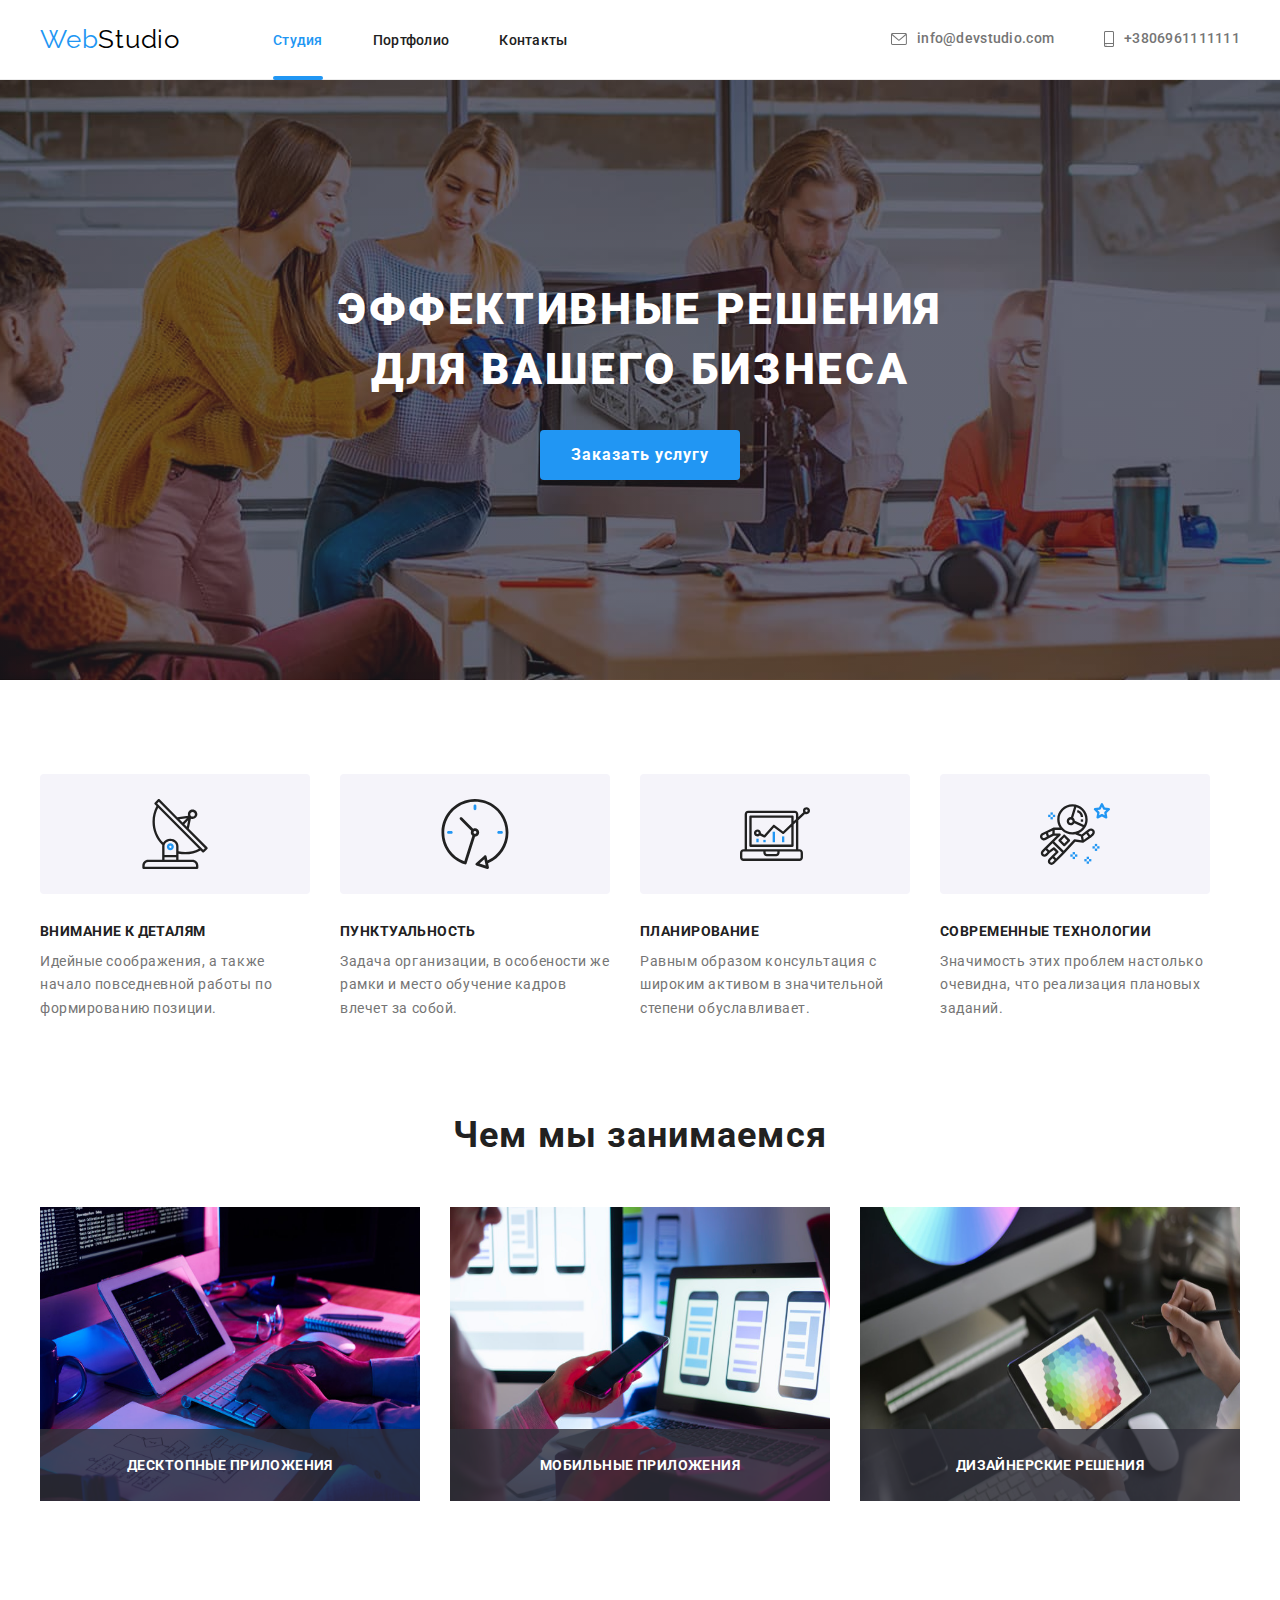
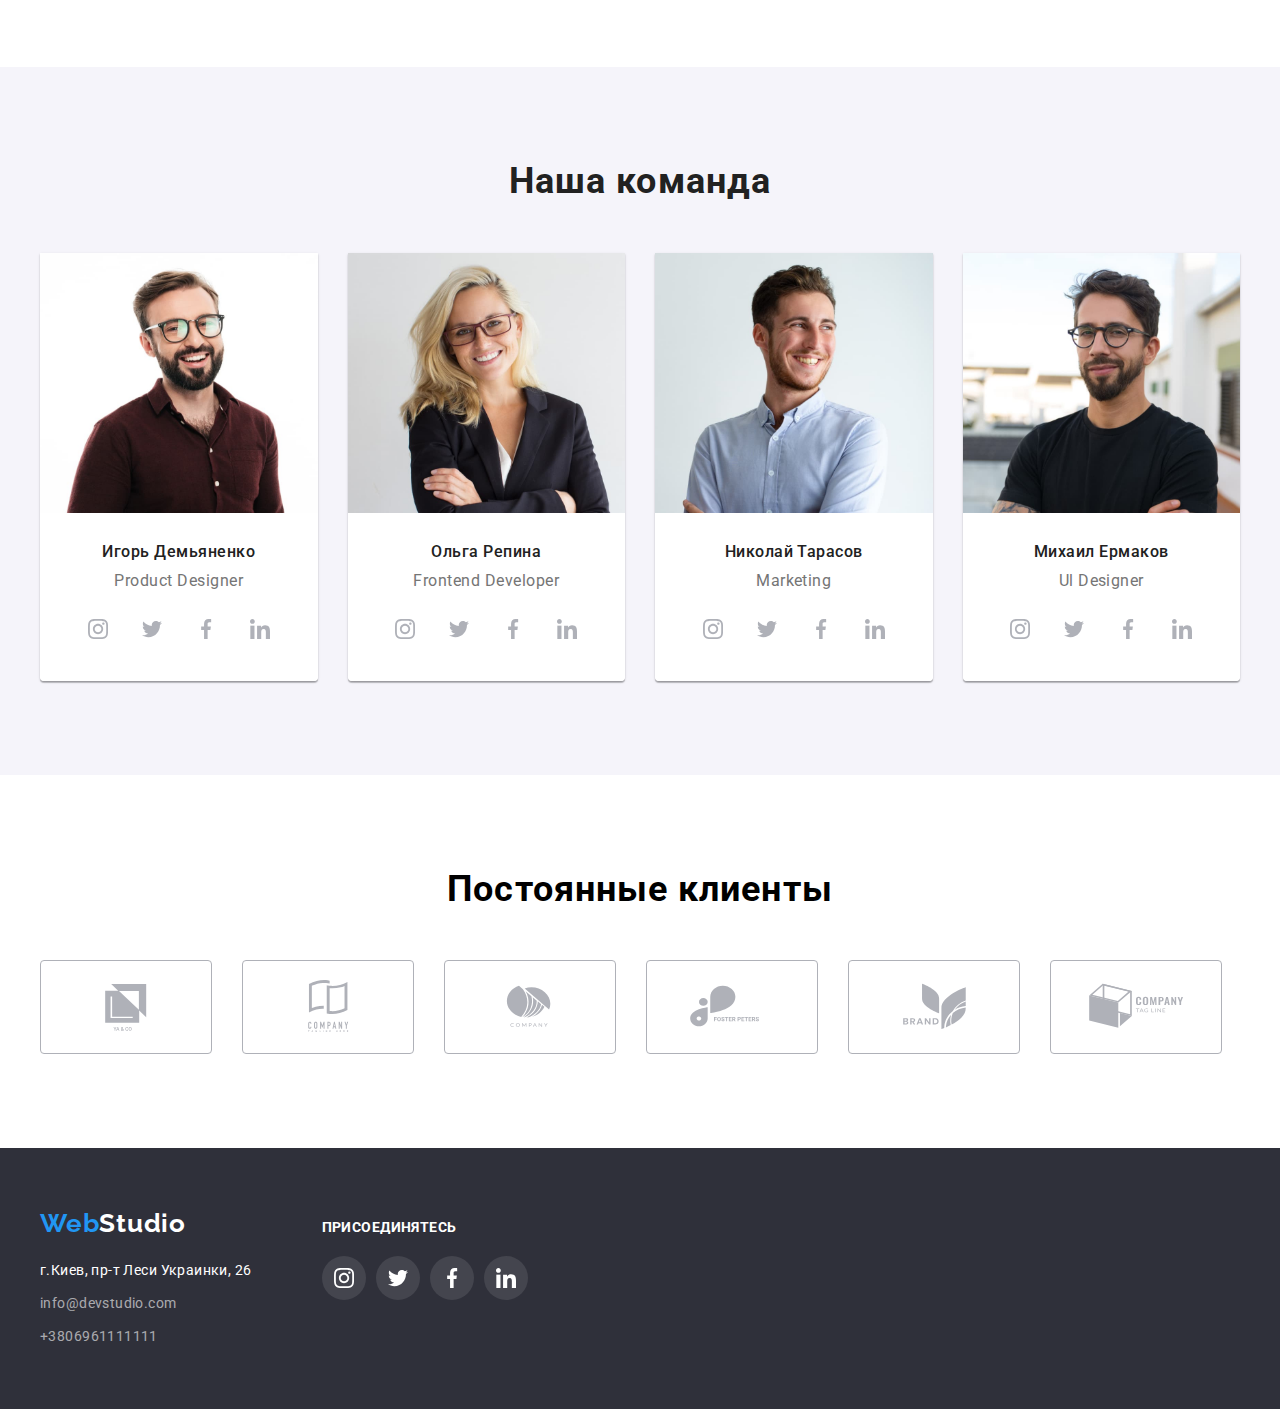
==== index.html @ c99a45d8 "new copy" ====
<!DOCTYPE html>
<html lang="ru">
<head>
    <meta charset="UTF-8">
    <meta http-equiv="X-UA-Compatible" content="IE=edge">
    <meta name="viewport" content="width=device-width, initial-scale=1.0">
    <title>Document</title>
    <link rel="stylesheet" href="https://github.com/sindresorhus/modern-normalize/blob/main/modern-normalize.css">
    <link rel="preconnect" href="https://fonts.googleapis.com">
    <link rel="preconnect" href="https://fonts.gstatic.com" crossorigin>
    <link href="https://fonts.googleapis.com/css2?family=Raleway:wght@700&family=Roboto:wght@400;500;700;900&display=swap" rel="stylesheet">
    <link rel="stylesheet" href="./css/style.css">
</head>


<body>

    <header class="header">
        <div class="conteiner navi">
            <nav class="header-navi"> 
                <a class="link header-logo" href="./index.html" lang="en">Web<span>Studio</span></a>

                <ul class="list list-navi">

                    <li class="header-item ">
                        <a class="link header-link active" href="./index.html"> Студия </a>
                    </li>

                    <li class="header-item ">
                        <a class="link header-link" href="./portfolio.html"> Портфолио </a>
                    </li>
                    
                    <li class="header-item ">
                        <a class="link header-link" href=""> Контакты </a>
                    </li>
                    
                </ul>
            </nav>


            <ul class="list list-contact">

                <li class="header-cont">
                    <a href="mailto:info@devstudio.com" class="link header-mail">
                        <svg class="header-mail-link" width="16" height="12">
                            <use href="./images/symbol-defs.svg#icon-envelope"></use>
                        </svg>
                        info@devstudio.com
                    </a>
                </li>

                <li class="header-cont">
                    <a href="tel:+380961111111" class="link header-tel">
                        <svg class="header-tel-link" width="10" height="16">
                            <use href="./images/symbol-defs.svg#icon-smartphone"></use>
                        </svg>
                    +3806961111111
                     </a>
                </li>

            </ul>
        </div>
    </header>

            <!--                             hero                                     -->

    <main>
                   

        <section class="section main-hero">
            <div class="conteiner">
                <h1 class="hero-title">эффективные решения <br> для вашего бизнеса</h1>
                <button class="hero-btn" type="button" data-modal-open>Заказать услугу</button>                

                <div class="backdrop is-hidden" data-modal>
                    <div class="modal">
                        <button class="close-btn" data-modal-close>
                            <img src="./images/Vector-close.svg" width="11" height="11" alt="close-img">                            </button>
                    </div>
                </div>
            </div>            
        </section>

            <!--                            concept                                    -->

            <section class="section section-concept">
                <div class="conteiner">
                    <ul class="list concept-wrapp">
                        
                        <li class="concept-list antena" >
                            <div class="block-svg">
                                <svg class="concept-svg" width="70" height="70">
                                    <use href="./images/symbol-defs.svg#icon-antenna-1"></use>
                                </svg>
                            </div>
                            <h3 class="concept-title">Внимание к деталям</h3>
                            <p class="concept-description">Идейные соображения, а также начало повседневной работы по формированию позиции.</p>
                        </li>

                        <li class="concept-list clock" >
                            <div class="block-svg">
                                <svg class="concept-svg" width="70" height="70">
                                    <use href="./images/symbol-defs.svg#icon-clock-1"></use>
                                </svg>
                            </div>
                            <h3 class="concept-title">Пунктуальность</h3>
                            <P class="concept-description">Задача организации, в особености же рамки и место обучение кадров влечет за собой.</P>
                        </li>

                        <li class="concept-list concept-diagram" >
                            <div class="block-svg">
                                <svg class="concept-svg" width="70" height="70">
                                    <use href="./images/symbol-defs.svg#icon-diagram-1"></use>
                                </svg>
                            </div>
                            <h3 class="concept-title">Планирование</h3>
                            <p class="concept-description">Равным образом консультация с широким активом в значительной степени обуславливает.</p>
                        </li>

                        <li class="concept-list concept-astronaut" >
                            <div class="block-svg">
                                <svg class="concept-svg" width="70" height="70">
                                    <use href="./images/symbol-defs.svg#icon-astronaut-1"></use>
                                </svg>
                            </div>
                            <h3 class="concept-title">Современные технологии</h3>
                            <p class="concept-description">Значимость этих проблем настолько очевидна, что реализация плановых заданий.</p>
                        </li>

                    </ul>
                </div>
            </section>

            <!--                            What are we doing                                    -->

            <section class="section">
                <div class="conteiner">
                    <h2 class="we-doing">Чем мы занимаемся</h2>
                    <ul class="list we-doing-list">

                        <li class="we-doing-img" >
                            <img src="./images/pic1.jpg" alt="Komp and keyboard" width="370" height="294">
                            <div class="wrapp-label" >
                                <p class="doing-label">Десктопные приложения</p>
                            </div>
                        </li>

                        <li class="we-doing-img" >
                            <img src="./images/pic2.jpg" alt="komp and telefon" width="370" height="294">
                            <div class="wrapp-label">
                                <p class="doing-label">Мобильные приложения</p>
                            </div>
                        </li>

                        <li class="we-doing-img" >
                            <img src="./images/pic3.jpg" alt="komp and iPad" width="370" height="294">
                            <div class="wrapp-label">
                                 <p class="doing-label">Дизайнерские решения</p>
                            </div>
                        </li>

                    </ul>
                </div>
            </section>

            <!--                           Team                                     -->

        <section class="section section-our-team">
                <div class="conteiner">
                    <h2 class="our-team">Наша команда</h2>
                    <ul class="list list-members"> 

                        <li class="members">
                            
                                <img src="./images/foto-img1.jpg" alt="foto-Product Designer" width="270" height="260">
                                <div class="our-team-text" >
                                    <h3 class="member-name">Игорь Демьяненко</h3>
                                    <p class="members-about" lang="en">Product Designer</p>
                                    <ul class="list person-list">


                                        <li class="person-item">
                                            <a href="" class="person-link">
                                                <svg class="peron-soc-link" width="20" height="20">
                                                    <use href="./images/symbol-defs.svg#icon-instagram-1"></use>
                                                </svg>
                                            </a>
                                        </li>


                                        <li class="person-item">
                                            <a href="" class="person-link">
                                                <svg class="peron-soc-link" width="20" height="20">
                                                    <use href="./images/symbol-defs.svg#icon-twitter-1"></use>
                                                </svg>
                                            </a>
                                        </li>


                                        <li class="person-item">
                                            <a href="" class="person-link">
                                                <svg class="peron-soc-link" width="20" height="20">
                                                    <use href="./images/symbol-defs.svg#icon-facebook-1"></use>
                                                </svg>
                                            </a>
                                        </li>


                                        <li class="person-item">
                                            <a href="" class="person-link">
                                                <svg class="peron-soc-link" width="20" height="20">
                                                    <use href="./images/symbol-defs.svg#icon-linkedin-1"></use>
                                                </svg>
                                            </a>
                                        </li>

                                    </ul>
                                </div>
                            
                        </li>

                        <li class="members">
                            
                                <img src="./images/foto-img2.jpg" alt="foto-Frontend Developer" width="270" height="260">
                                <div class="our-team-text" >
                                    <h3 class="member-name">Ольга Репина</h3>
                                    <p class="members-about" lang="en">Frontend Developer</p>
                                    <ul class="list person-list">


                                        <li class="person-item">
                                        <a href="" class="person-link">
                                            <svg class="peron-soc-link" width="20" height="20">
                                                <use href="./images/symbol-defs.svg#icon-instagram-1"></use>
                                            </svg>
                                        </a>
                                        </li>
                                        
                                        
                                        <li class="person-item">
                                            <a href="" class="person-link">
                                                <svg class="peron-soc-link" width="20" height="20">
                                                    <use href="./images/symbol-defs.svg#icon-twitter-1"></use>
                                                </svg>
                                            </a>
                                        </li>
                                        
                                        
                                        <li class="person-item">
                                            <a href="" class="person-link">
                                                <svg class="peron-soc-link" width="20" height="20">
                                                    <use href="./images/symbol-defs.svg#icon-facebook-1"></use>
                                                </svg>
                                            </a>
                                        </li>
                                        
                                        
                                        <li class="person-item">
                                            <a href="" class="person-link">
                                                <svg class="peron-soc-link" width="20" height="20">
                                                    <use href="./images/symbol-defs.svg#icon-linkedin-1"></use>
                                                </svg>
                                            </a>
                                        </li>
                                    </ul>
                                </div>
                          
                        </li>

                        <li class="members">
                      
                                <img src="./images/foto-img3.jpg" alt="foto-Marketing" width="270" height="260">
                                <div class="our-team-text" >
                                    <h3 class="member-name">Николай Тарасов</h3>
                                    <p class="members-about" lang="en">Marketing</p>
                                    <ul class="list person-list">
                                    
                                    
                                        <li class="person-item">
                                        <a href="" class="person-link">
                                            <svg class="peron-soc-link" width="20" height="20">
                                                <use href="./images/symbol-defs.svg#icon-instagram-1"></use>
                                            </svg>
                                        </a>
                                        </li>
                                        
                                        
                                        <li class="person-item">
                                            <a href="" class="person-link">
                                                <svg class="peron-soc-link" width="20" height="20">
                                                    <use href="./images/symbol-defs.svg#icon-twitter-1"></use>
                                                </svg>
                                            </a>
                                        </li>
                                        
                                        
                                        <li class="person-item">
                                            <a href="" class="person-link">
                                                <svg class="peron-soc-link" width="20" height="20">
                                                    <use href="./images/symbol-defs.svg#icon-facebook-1"></use>
                                                </svg>
                                            </a>
                                        </li>
                                        
                                        
                                        <li class="person-item">
                                            <a href="" class="person-link">
                                                <svg class="peron-soc-link" width="20" height="20">
                                                    <use href="./images/symbol-defs.svg#icon-linkedin-1"></use>
                                                </svg>
                                            </a>
                                        </li>
                                    </ul>
                                </div>
                          
                        </li>

                        <li class="members">
                           
                                <img src="./images/foto-img4.jpg" alt="foto-Ul Designer" width="270" height="260">
                                <div class="our-team-text" >
                                    <h3 class="member-name">Михаил Ермаков</h3>
                                    <p class="members-about" lang="en">Ul Designer</p>
                                    <ul class="list person-list">


                                        <li class="person-item">
                                        <a href="" class="person-link">
                                            <svg class="peron-soc-link" width="20" height="20">
                                                <use href="./images/symbol-defs.svg#icon-instagram-1"></use>
                                            </svg>
                                        </a>
                                        </li>
                                        
                                        
                                        <li class="person-item">
                                            <a href="" class="person-link">
                                                <svg class="peron-soc-link" width="20" height="20">
                                                    <use href="./images/symbol-defs.svg#icon-twitter-1"></use>
                                                </svg>
                                            </a>
                                        </li>
                                        
                                        
                                        <li class="person-item">
                                            <a href="" class="person-link">
                                                <svg class="peron-soc-link" width="20" height="20">
                                                    <use href="./images/symbol-defs.svg#icon-facebook-1"></use>
                                                </svg>
                                            </a>
                                        </li>
                                        
                                        
                                        <li class="person-item">
                                            <a href="" class="person-link">
                                                <svg class="peron-soc-link" width="20" height="20">
                                                    <use href="./images/symbol-defs.svg#icon-linkedin-1"></use>
                                                </svg>
                                            </a>
                                        </li>
                                    </ul>
                                </div>
                          
                        </li>

                    </ul>
                </div>
        </section>

            <!--                           Regular  costomers                       -->

        <section class="section section-customers">
            <div class="conteiner">
                <h2 class="custom-title">Постоянные клиенты</h2>
                <ul class="list custom-list">

                    <li class="custom-item">
                        <a href="" class="custom-link">
                            <svg class="company-link client-1" width="170" height="92">
                                <use href="./images/symbol-defs.svg#icon-Client-1"></use>
                            </svg>
                        </a>
                    </li>

                    <li class="custom-item">
                        <a href="" class="custom-link">
                            <svg class="company-link client-2" width="170" height="92">
                                <use href="./images/symbol-defs.svg#icon-Client-2"></use>
                            </svg>
                        </a>
                    </li>

                    <li class="custom-item">
                        <a href="" class="custom-link">
                            <svg class="company-link client-3" width="170" height="92">
                                <use href="./images/symbol-defs.svg#icon-Client-3"></use>
                            </svg>
                        </a>
                    </li>

                    <li class="custom-item">
                        <a href="" class="custom-link">
                            <svg class="company-link client-4" width="170" height="92">
                                <use href="./images/symbol-defs.svg#icon-Client-4"></use>
                            </svg>
                        </a>
                    </li>

                    <li class="custom-item">
                        <a href="" class="custom-link">
                            <svg class="company-link client-5" width="170" height="92">
                                <use href="./images/symbol-defs.svg#icon-Client-5"></use>
                            </svg>
                        </a>
                    </li>

                    <li class="custom-item">
                        <a href="" class="custom-link">
                            <svg class="company-link client-6" width="170" height="92">
                                <use href="./images/symbol-defs.svg#icon-Client-6"></use>
                            </svg>
                        </a>
                    </li>

                </ul>
            </div>

        </section>

    </main>

        <!--                               footer                                   -->

    <footer class="footer">
        <div class="conteiner footer-block">
    
            <div class="foot-navi">
                <a href="" lang="en" class="link footer-logo">Web<span>Studio</span></a>
                <address class="footer-addres">г.Киев, пр-т Леси Украинки, 26</address>
                <ul class="list footer-list">
                    <li class="footer-contact"><a href="mailto:info@devstudio.com"
                            class="link footer-link">info@devstudio.com</a></li>
                    <li class="footer-contact"><a href="tel:+380961111111" class="link footer-link">+3806961111111</a></li>
                </ul>
            </div>
    
    
            <div class="social-link-block">
                <h3 class="social-title">Присоединятесь</h3>
                <ul class="list social-list">
    
                    <li class="social-item">
                        <a href="" class="social-link insta">
                            <svg class="soc-icon">
                                <use href="./images/symbol-defs.svg#icon-instagram-1"></use>
                            </svg>
                        </a>
                    </li>
    
                    <li class="social-item">
                        <a href="" class="social-link twit">
                            <svg class="soc-icon">
                                <use href="./images/symbol-defs.svg#icon-twitter-1"></use>
                            </svg>
                        </a>
                    </li>
    
                    <li class="social-item">
                        <a href="" class="social-link facebook">
                            <svg class="soc-icon">
                                <use href="./images/symbol-defs.svg#icon-facebook-1"></use>
                            </svg>
                        </a>
                    </li>
    
                    <li class="social-item">
                        <a href="" class="social-link  linkedin">
                            <svg class="soc-icon">
                                <use href="./images/symbol-defs.svg#icon-linkedin-1"></use>
                            </svg>
                        </a>
                    </li>
    
                </ul>
            </div>
    
        </div>
    </footer>





    <script src="./js/modal.js"></script>
</body>
</html>
---- css/style.css ----
:root {
  --main-title-color: #212121;
  --main-text-color: #757575;
  --accent-color: #2196f3;
  --general-color: #ffffff;
  --fonts-color: #2f303a;
  --color-for-svg: #afb1b8;
}
body {
  font-family: "Roboto", "Releway", Arial, Helvetica, sans-serif;
  background: #ffffff;
  margin: 0;
}
.list {
  list-style: none;
}
.link {
  text-decoration: none;
}

h1,
h2,
h3,
h4,
h5,
h6,
p,
ul,
li {
  margin: 0;
  padding: 0;
}
img {
  display: block;
  width: 100%;
}
.section {
  padding-top: 94px;
  padding-bottom: 94px;
}
.conteiner {
  width: 1200px;
  margin-left: auto;
  margin-right: auto;
  padding: 0 15px;
}

/*                     header                 */

.header {
  border-bottom: 1px solid #ececec;
  padding: 24px 0;
}
.navi {
  display: flex;
  align-items: center;
}
.header-navi {
  display: flex;
  align-items: center;
}
.list-navi {
  display: flex;
  align-items: center;
}
.header-logo {
  color: var(--accent-color);
  font-family: Raleway;
  font-style: normal;
  font-size: 26px;
  line-height: 1.19;
  vertical-align: top;
  letter-spacing: 0.03em;
  margin-right: 93px;
}
.header-logo > span {
  color: black;
}
.header-item:not(:last-child) {
  margin-right: 50px;
}

.header-link {
  color: var(--main-title-color);
  font-weight: 500;
  font-size: 14px;
  line-height: 1.14;
  letter-spacing: 0.02em;
  transition-duration: 250ms;
  transition-timing-function: cubic-bezier(0.4, 0, 0.2, 1);
  transition-property: color;
  position: relative;
}

.active::after {
  content: "";
  display: inline-block;
  position: absolute;
  left: 0;
  bottom: -32px;
  width: 100%;
  height: 4px;
  background-color: var(--accent-color);
  border-radius: 2px;
}

.header-link.active {
  color: var(--accent-color);
}
.header-link:hover {
  color: var(--accent-color);
}
.list-contact {
  display: flex;
  align-items: center;
  margin-left: auto;
}
.header-mail,
.header-tel {
  color: var(--main-text-color);
  font-weight: 500;
  font-size: 14px;
  line-height: 1.14;
  letter-spacing: 0.02em;
  display: flex;
  align-items: center;
  justify-content: center;
  transition-duration: 250ms;
  transition-timing-function: cubic-bezier(0.4, 0, 0.2, 1);
  transition-property: color;
}
.header-cont:not(:last-child) {
  margin-right: 50px;
}
.header-mail-link {
  margin-right: 10px;
  fill: currentColor;
}

.header-tel-link {
  margin-right: 10px;
  fill: currentColor;
}

.header-mail:hover,
.header-tel:hover {
  color: var(--accent-color);
}
.header-mail:focus,
.header-tel:focus,
.header-link:focus {
  color: var(--accent-color);
}

/*                   Banner                         */

.main-hero {
  background-image: linear-gradient(#2f303a66 10%, #2f303a66 80%),
    url(../images/bg-global.jpg);
  background-repeat: no-repeat;
  text-align: center;
  align-items: center;
  padding-top: 200px;
  padding-bottom: 200px;
  background-position: center;
  max-height: 600px;
}
.hero-title {
  color: var(--general-color);
  font-style: normal;
  font-weight: 900;
  font-size: 44px;
  line-height: 1.36;
  letter-spacing: 0.06em;
  text-transform: uppercase;
  text-align: center;
  margin-bottom: 30px;
}

.hero-btn {
  color: var(--general-color);
  background: var(--accent-color);
  cursor: pointer;
  font-style: normal;
  font-weight: 700;
  font-size: 16px;
  line-height: 1.87;
  align-items: center;
  text-align: center;
  letter-spacing: 0.06em;
  font-family: inherit;
  width: 200px;
  height: 50px;
  border-radius: 4px;
  border: none;
}
.backdrop.is-hidden {
  visibility: hidden;
  opacity: 0;
  pointer-events: none;

}
.backdrop {
  position: fixed;
  top: 0;
  left: 0;
  width: 100%;
  height: 100%;
  background-color: rgba(0, 0, 0, 0.2);
  z-index: 9;
  opacity: 1;
  visibility: visible;
  transition-duration: 250ms;
}
.modal {
  position: absolute;
  width: 528px;
  height: 581px;
  left: 50%;
  top: 50%;
  transform: translate(-50%, -50%);
  background-color: #fff;
  box-shadow: 0px 1px 3px rgba(0, 0, 0, 0.12), 0px 1px 1px rgba(0, 0, 0, 0.14),
    0px 2px 1px rgba(0, 0, 0, 0.2);
  border-radius: 4px;
}
.close-btn {
  width: 30px;
  height: 30px;
  background-color: #fff;
  border-radius: 50%;
  border: 1px solid rgba(0, 0, 0, 0.1);
  position: absolute;
  top: 8px;
  right: 8px;
  cursor: pointer;
}

/*                        concept                                      */

.concept-title {
  color: #212121;
  font-style: normal;
  font-weight: bold;
  font-size: 14px;
  line-height: 1.14;
  letter-spacing: 0.03em;
  text-transform: uppercase;
  margin-bottom: 10px;
}
.concept-description {
  color: var(--main-text-color);
  font-size: 14px;
  line-height: 1.71;
  letter-spacing: 0.04em;
}
.block-svg {
  display: block;
  height: 120px;
  width: 270px;
  background: #f5f4fa;
  border-radius: 4px;
  margin-bottom: 30px;
}
.concept-svg {
  background-color: #f5f4fa;
  margin: 25px 100px;
}
.concept-wrapp {
  display: flex;
}
.concept-list {
  width: 270px;
}
.concept-list:not(:last-child) {
  margin-right: 30px;
}
.section-concept {
  padding-bottom: 0;
}

/*                       What are we doing                              */

.we-doing {
  color: var(--main-title-color);
  font-style: normal;
  font-weight: 700;
  font-size: 36px;
  line-height: 1.16;
  text-align: center;
  letter-spacing: 0.03em;
  margin-bottom: 50px;
}
.we-doing-list {
  display: flex;
  margin-right: -30px;
}
.we-doing-img {
  flex-basis: calc(100% / 3 - 30px);
}
.we-doing-img:not(:last-child) {
  margin-right: 30px;
}
.wrapp-label {
  /* height: 70px; */
  position: relative;
  background: rgba(47, 48, 58, 0.8);
  padding: 28px 0;
  top: -72px;
}
.doing-label {
  color: var(--general-color);
  text-align: center;
  font-style: normal;
  font-weight: bold;
  font-size: 14px;
  line-height: 16px;
  text-align: center;
  letter-spacing: 0.03em;
  text-transform: uppercase;
}

/*                             Team                                     */
.section-our-team {
  background: #f5f4fa;
}
.our-team {
  color: var(--main-title-color);
  font-style: normal;
  font-weight: 700;
  font-size: 36px;
  line-height: 1.16;
  text-align: center;
  letter-spacing: 0.03em;
  margin-bottom: 50px;
}
.member-name {
  color: var(--main-title-color);
  font-style: normal;
  font-weight: 500;
  font-size: 16px;
  line-height: 1.18;
  text-align: center;
  letter-spacing: 0.03em;
  margin-bottom: 10px;
}
.members-about {
  color: var(--main-text-color);
  line-height: 1.18;
  font-style: normal;
  font-weight: normal;
  font-size: 16px;
  text-align: center;
  letter-spacing: 0.03em;
  margin-bottom: 16px;
}
.list-members {
  display: flex;
  margin-right: -30px;
}
.members {
  flex-basis: calc(100% / 4 - 30px);
  box-shadow: 0px 1px 3px rgba(0, 0, 0, 0.12), 0px 1px 1px rgba(0, 0, 0, 0.14),
    0px 2px 1px rgba(0, 0, 0, 0.2);
  border-radius: 0px 0px 4px 4px;
}
.members:not(:last-child) {
  margin-right: 30px;
}
.our-team-text {
  padding-bottom: 30px;
  padding-top: 30px;
  background: #ffffff;
  text-align: center;
  border-radius: 0px 0px 4px 4px;
}
.person-list {
  display: flex;
  justify-content: center;
}
.person-item:not(:last-child) {
  margin-right: 10px;
}

.person-link {
  display: block;
  width: 44px;
  height: 44px;
  border-radius: 50%;
  color: var(--color-for-svg);
  transition-duration: 250ms;
  transition-property: background-color, color;
  transition-timing-function: cubic-bezier(0.4, 0, 0.2, 1);
}
.person-link:focus,
.person-link:hover {
  background-color: var(--accent-color);
  color: var(--general-color);
}
.peron-soc-link {
  margin: 12px;
  fill: currentColor;
}

/*                             regular cosomers                        */
.custom-title {
  text-align: center;
  margin-bottom: 50px;
  font-family: Roboto;
  font-style: normal;
  font-weight: bold;
  font-size: 36px;
  line-height: 1.16;
  letter-spacing: 0.03em;
}

.custom-list {
  display: flex;
}

.custom-link {
  display: flex;
  border: 1px solid #afb1b8;
  border-radius: 4px;
  transition-duration: 250ms;
  transition-timing-function: cubic-bezier(0.4, 0, 0.2, 1);
  color: var(--color-for-svg);
  transition-property: border, color;
}
.custom-link:focus,
.custom-link:hover {
  border: 1px solid #2196f3;
  color: var(--accent-color);
  fill: currentColor;
}
.company-link {
  fill: currentColor;
}

.custom-item:not(:last-child) {
  margin-right: 30px;
}

/*                              footer                                  */

.footer {
  background: var(--fonts-color);
  padding-top: 60px;
  padding-bottom: 60px;
  max-height: 252px;
}
.footer-logo {
  color: var(--accent-color);
  font-family: Raleway;
  font-style: normal;
  font-weight: 700;
  font-size: 26px;
  line-height: 1.19;
  letter-spacing: 0.03em;
  margin-bottom: 20px;
  display: block;
}
.footer-logo > span {
  color: var(--general-color);
}

.footer-addres {
  color: var(--general-color);
  font-style: normal;
  font-size: 14px;
  line-height: 1.71;
  letter-spacing: 0.03em;
  margin-bottom: 9px;
}

.footer-link,
.footer-link {
  font-style: normal;
  font-weight: normal;
  font-size: 14px;
  line-height: 1.71;
  letter-spacing: 0.03em;
  color: rgba(255, 255, 255, 0.6);
  transition-property: color;
  transition-duration: 250ms;
  transition-timing-function: cubic-bezier(0.4, 0, 0.2, 1);
}
.footer-link:hover,
.footer-link:focus {
  color: var(--accent-color);
}

.footer-contact:not(:last-child) {
  margin-bottom: 9px;
}
.footer-block {
  display: flex;
  align-items: baseline;
}
.foot-navi {
  margin-right: 70px;
}
.social-title {
  font-family: Roboto;
  font-style: normal;
  font-weight: bold;
  font-size: 14px;
  line-height: 1.14;
  letter-spacing: 0.03em;
  text-transform: uppercase;
  color: var(--general-color);
  margin-bottom: 20px;
}
.social-list {
  display: flex;
}
.social-link {
  display: block;
  width: 44px;
  height: 44px;
  background: #ffffff1a;
  border-radius: 50%;
  transition-duration: 250ms;
  transition-timing-function: cubic-bezier(0.4, 0, 0.2, 1);
  transition-property: background-color;
  background-repeat: no-repeat;
  background-position: center;
}
.soc-icon {
  width: 20px;
  height: 20px;
  margin: 12px;
  fill: var(--general-color);
}

.social-link:focus,
.social-link:hover {
  background-color: var(--accent-color);
}
.social-item:not(:last-child) {
  margin-right: 10px;
}

/*                                  portfolio                      */

.portfolio-btn {
  background: #f5f4fa;
  border-radius: 4px;
  border: none;
  font-style: normal;
  font-weight: 500;
  font-size: 16px;
  line-height: 1.62;
  text-align: center;
  letter-spacing: 0.03em;
  cursor: pointer;
  font-family: inherit;
  padding: 6px 24px;
  transition-duration: 250ms;
  transition-timing-function: cubic-bezier(0.4, 0, 0.2, 1);
  transition-property: background-color, color, box-sadow;
}
.portfolio-btn:focus,
.portfolio-btn:hover {
  color: var(--general-color);
  background-color: var(--accent-color);
  box-shadow: 0px 3px 1px rgba(0, 0, 0, 0.1), 0px 1px 2px rgba(0, 0, 0, 0.08),
    0px 2px 2px rgba(0, 0, 0, 0.12);
}

.list-btn {
  display: flex;
  margin-bottom: 50px;
  justify-content: center;
}
.filter-list:not(:last-child) {
  margin-right: 8px;
}

/*                                  portfolio list                  */

.portfolio-title {
  color: var(--main-title-color);
  font-style: normal;
  font-weight: bold;
  font-size: 18px;
  line-height: 2;
  letter-spacing: 0.06em;
}

.about-title {
  color: var(--main-text-color);
  font-size: 16px;
  line-height: 1.87;
  letter-spacing: 0.03em;
  margin-top: 4px;
}
.filters {
  position: absolute;
  clip: rect(0 0 0 0);
  width: 1px;
  height: 1px;
  margin: -1px;
  border: 0;
  padding: 0;
}

.card-set {
  display: flex;
  flex-wrap: wrap;
  margin-left: -30px;
  margin-top: -30px;
}
.portfolio-list {
  flex-basis: calc(100% / 3 - 30px);
  margin-left: 30px;
  margin-top: 30px;
}
 
.card-text {
  padding: 20px 24px;
  border: 1px solid #eeeeee;
  border-top: none;
}
.card {
  text-decoration: none;
  display: block;
  transition-duration: 250ms;
  transition-timing-function: cubic-bezier(0.4, 0, 0.2, 1);
  transition-property: box-sadow;
}
.card:hover,
.card:focus{
  box-shadow: 0px 1px 1px rgba(0, 0, 0, 0.12), 0px 4px 4px rgba(0, 0, 0, 0.06),
  1px 4px 6px rgba(0, 0, 0, 0.16);
}

.card-animation {
  position: relative;
  overflow: hidden;
}
.card:focus .overlay{
  transform: translatey(0);
}
.box:hover .overlay{
  transform: translatey(0);
}
.overlay {    
  position: absolute;
  top: 0;
  left: 0;
  height: 101%;
  background: #2196f3e5;
  transform: translatey(100%);
  transition: transform 250ms ease;
  transition-timing-function: cubic-bezier(0.4, 0, 0.2, 1);
}

.text-animation {
  padding: 63px 24px;
  font-style: normal;
  font-weight: normal;
  font-size: 18px;
  line-height: 1.55;
  letter-spacing: 0.03em;
  color: #ffffff;
}
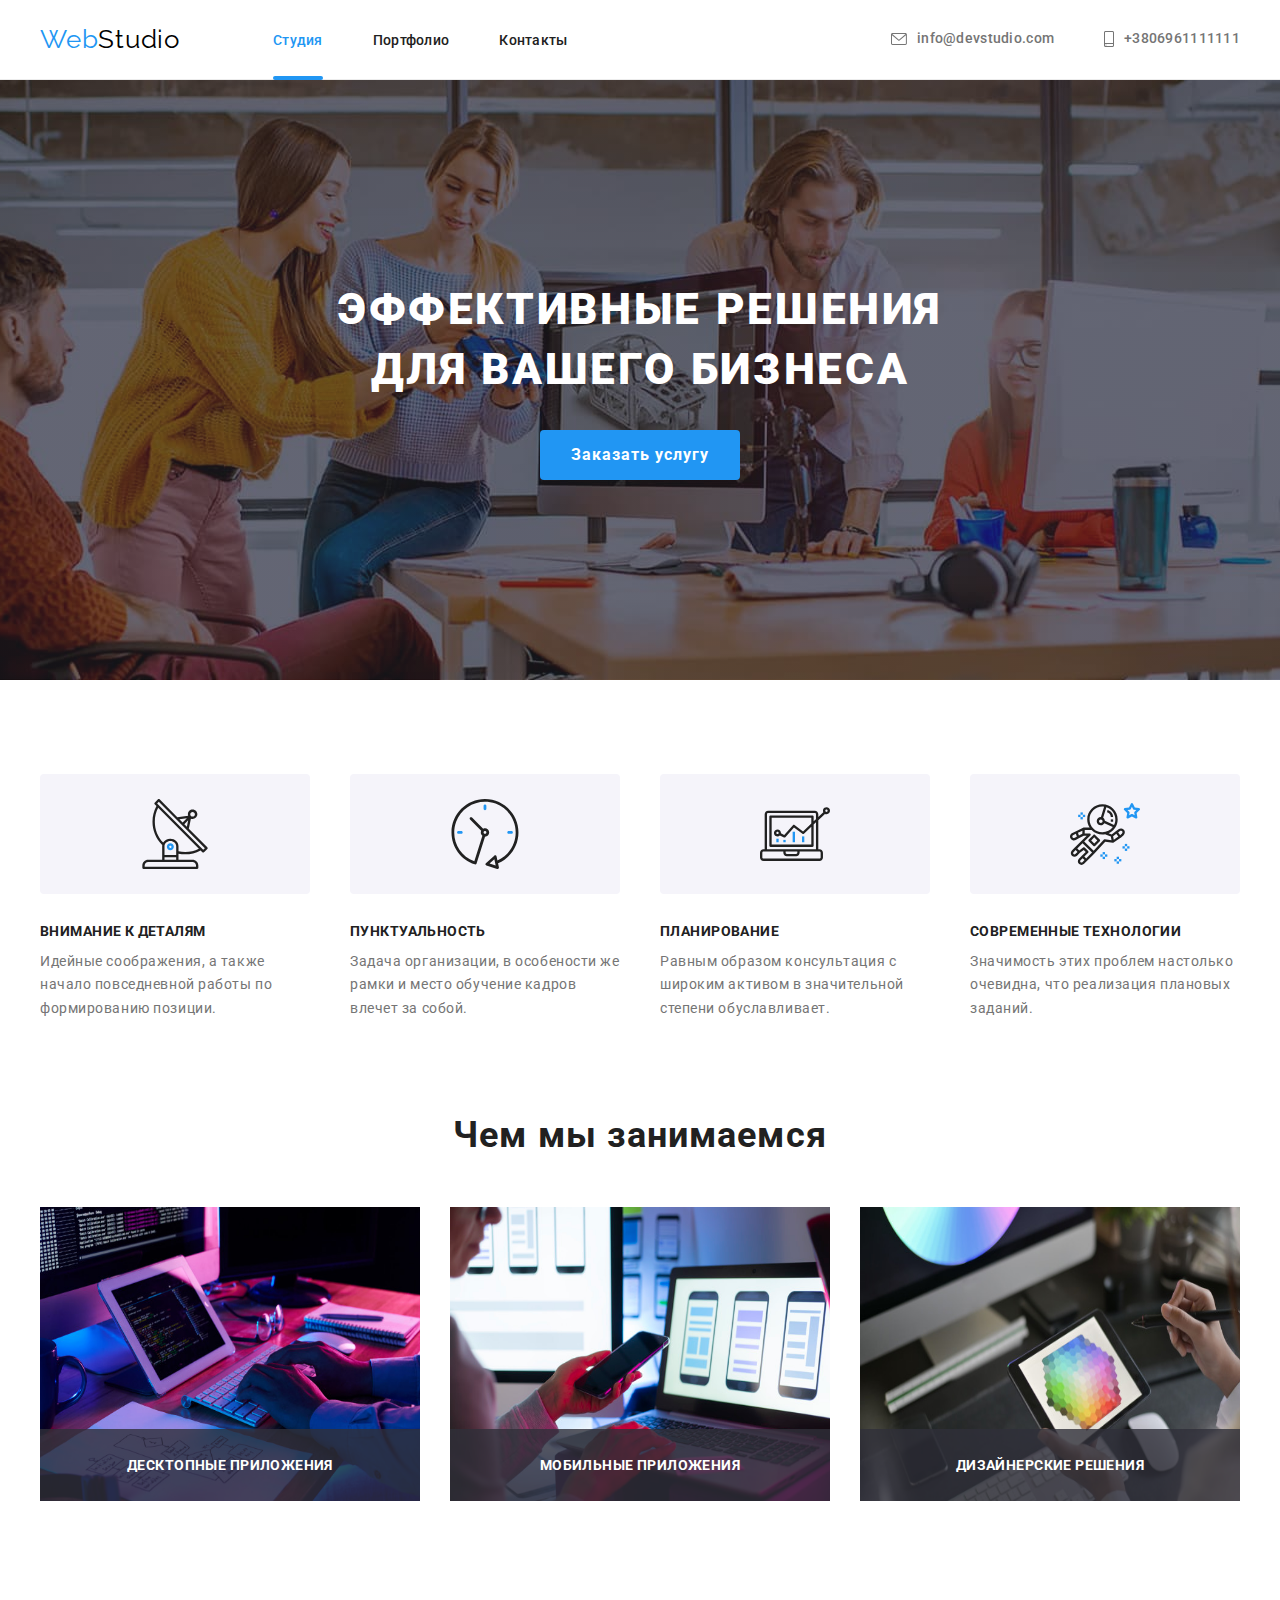
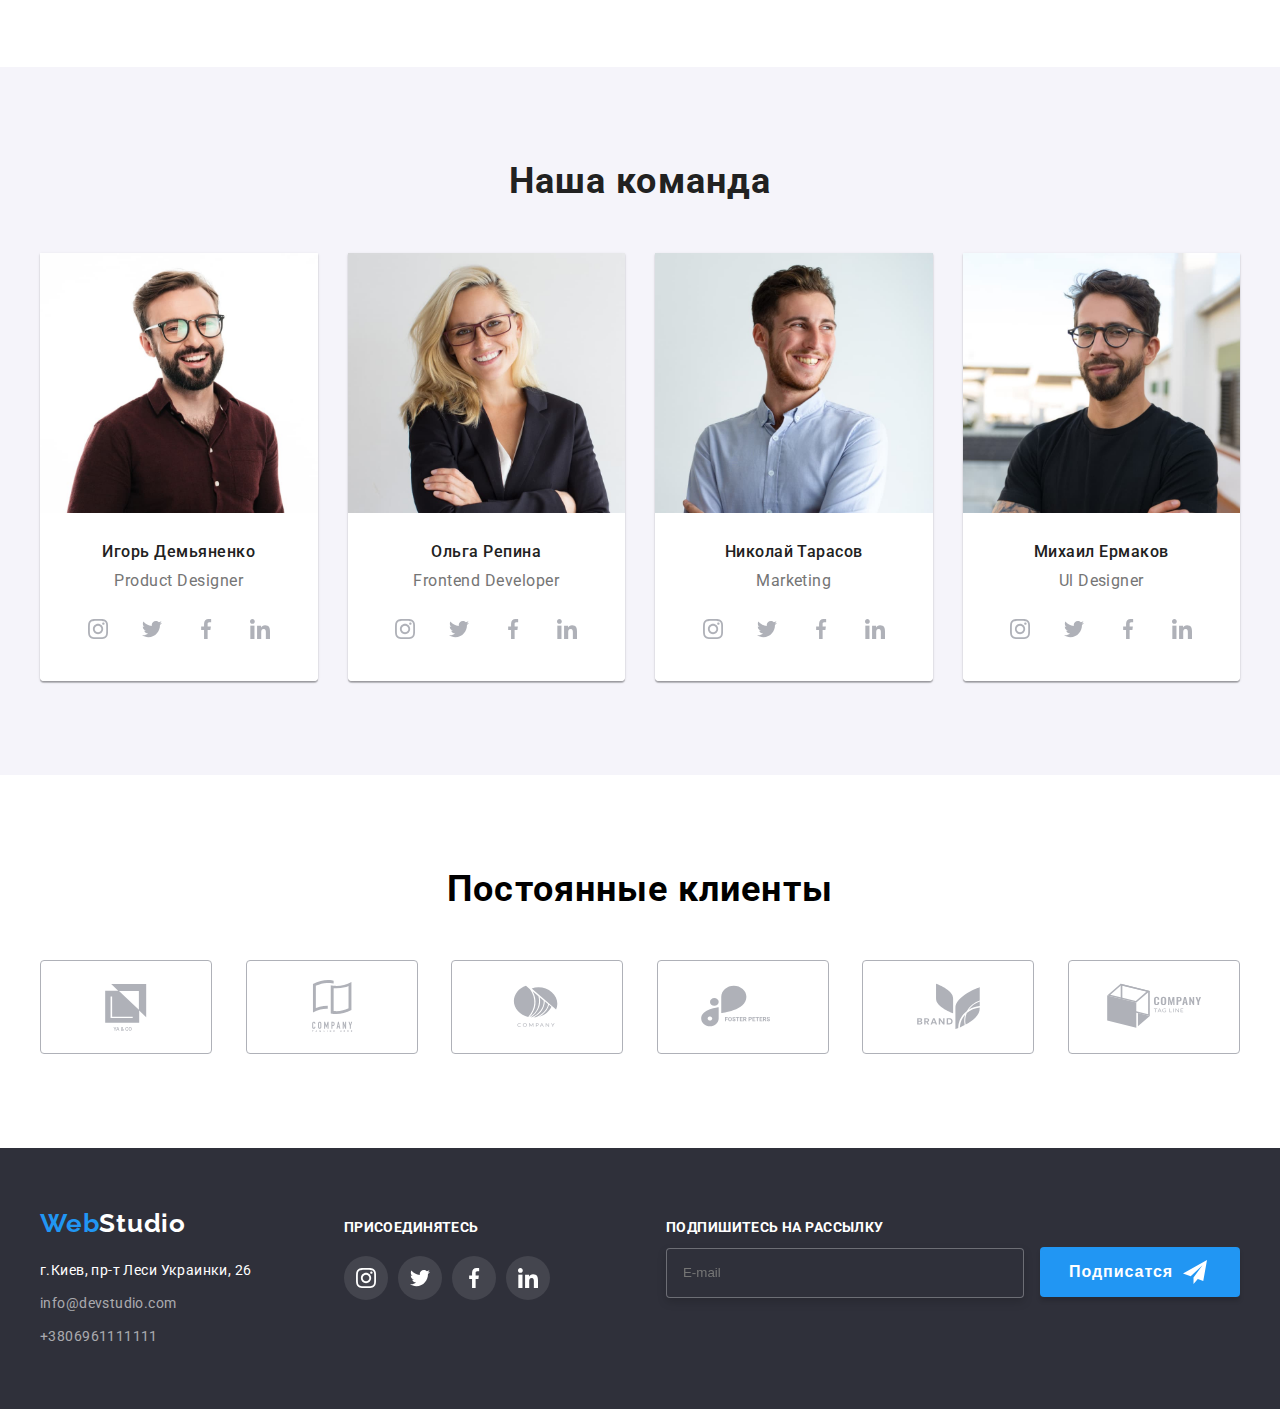
==== commit 88ee0093: "На проверку ДЗ-6" ====
--- a/index.html
+++ b/index.html
@@ -75,7 +75,71 @@
                 <div class="backdrop is-hidden" data-modal>
                     <div class="modal">
                         <button class="close-btn" data-modal-close>
-                            <img src="./images/Vector-close.svg" width="11" height="11" alt="close-img">                            </button>
+                            <span class="close-span">
+                                <svg class="close-svg" width="11" height="11"> 
+                                    <use href="./images/symbol-defs.svg#icon-Vector-close"></use>
+                                </svg> 
+                            </span>  
+                        </button>
+                        <div class="modal-content">
+                            <h2 class="title-modal">Оставьте свои данные, мы вам перезвоним</h2>
+                            <form class="form-block">
+
+                                <div class="form-field">
+                                    <label for="name" class="form-label">Имя</label>
+                                    <span class="span-input">
+                                    <input type="text" id="name" class="form-input">                                    
+                                        <svg width="12" height="12" class="name-svg">
+                                            <use href="./images/symbol-defs.svg#icon-icon-people"></use>
+                                        </svg>
+                                    </span>
+                                </div>
+
+                                <div class="form-field">
+                                    <label for="tel" class="form-label">Телефон</label>
+                                    <span class="span-input">
+                                    <input type="tel" id="tel" class="form-input">                                  
+                                        <svg width="12" height="12" class="tel-svg">
+                                            <use href="./images/symbol-defs.svg#icon-phone"></use>
+                                        </svg>
+                                    </span>
+                                </div>
+
+                                <div class="form-field">
+                                    <label for="mail" class="form-label">Почта</label>
+                                    <span class="span-input">
+                                    <input type="email" id="mail" class="form-input">
+                                        <svg width="12" height="12" class="mail-svg">
+                                            <use href="./images/symbol-defs.svg#icon-koperta"></use>
+                                        </svg>
+                                    </span>
+                                </div>
+
+                                <div class="coment">
+                                    <label for="text-coment" class="label-coment" >Комментарий</label>
+                                    <textarea class="text-coment" name="" id="text-coment" placeholder="Введите текст"></textarea>
+                                </div>
+
+
+                                <div class="block-dill-svg">
+                                    <label for="input-dill" class="label-dill">
+                                        <input type="checkbox" id="input-dill" class="modal-chek"/> 
+                                        <span class="chek-item">
+                                            <svg class="svg-dill" width="16" height="15">
+                                                <use href="./images/symbol-defs.svg#icon-ptica" ></use>
+                                            </svg>
+                                        </span>
+                                                                              
+                                        Соглашаюсь с рассылкой и принимаю &nbsp;
+                                        <a href="" class="link-dill">Условия договора</a>
+                                    </label>
+                                </div> 
+
+                                <button type="button" class="dispatch-btn">Отправить</button>
+
+
+                            </form>
+                        </div>
                     </div>
                 </div>
             </div>            
@@ -483,8 +547,24 @@
     
                 </ul>
             </div>
-    
-        </div>
+
+
+
+            <div class="subscript">
+                <h3 class="title-subscript" >Подпишитесь на рассылку</h3>
+                <input type="email" class="inside-mail" placeholder="E-mail" >
+
+
+                <button type="button" class="subscript-btn">
+                    <span class="link-btn" >Подписатся
+                        <svg class="icon-telegram">
+                            <use href="./images/symbol-defs.svg#icon-paper-lot"> </use>
+                        </svg>
+                    </span>
+                </button>
+
+
+            </div>
     </footer>
 
 
--- a/css/style.css
+++ b/css/style.css
@@ -42,7 +42,7 @@
   width: 1200px;
   margin-left: auto;
   margin-right: auto;
-  padding: 0 15px;
+  /* padding: 0 15px; */
 }
 
 /*                     header                 */
@@ -152,7 +152,7 @@
   color: var(--accent-color);
 }
 
-/*                   Banner                         */
+/* _____________________________________________________ Banner_____________________________*/
 
 .main-hero {
   background-image: linear-gradient(#2f303a66 10%, #2f303a66 80%),
@@ -198,7 +198,6 @@
   visibility: hidden;
   opacity: 0;
   pointer-events: none;
-
 }
 .backdrop {
   position: fixed;
@@ -234,10 +233,209 @@
   top: 8px;
   right: 8px;
   cursor: pointer;
-}
-
-/*                        concept                                      */
-
+  
+}
+.close-span{
+  display: flex;
+  align-items: center;
+  justify-content: center;
+}
+.close-btn:focus,
+.close-btn:hover{
+  fill: var(--accent-color);
+}
+/* _____________________________________________for-modal___________________________________ */
+
+
+.modal-content{
+    padding-top: 40px;
+  }
+  .title-modal{
+    font-family: Roboto;
+    font-style: normal;
+    font-weight: bold;
+    font-size: 20px;
+    line-height: 23px;
+    text-align: center;
+    letter-spacing: 0.03em;
+    color: #212121;
+    padding-bottom: 12px;
+  }
+  .form-block{
+    display: flex;
+    flex-direction: column;
+    align-items: flex-start;
+    margin-left: 40px;
+    margin-right: 40px;
+  }
+  .form-label{
+    display: flex;
+    margin-bottom: 4px;
+    font-family: Roboto;
+  font-style: normal;
+  font-weight: normal;
+  font-size: 12px;
+  line-height: 14px;
+  letter-spacing: 0.01em;
+  color: #757575;
+}
+  .form-input{
+    display: flex;
+    width: 448px;
+    height: 40px;
+    border: 1px solid rgba(33, 33, 33, 0.2);
+    box-sizing: border-box;
+    border-radius: 4px;
+    outline: none;
+    position: relative;
+    padding-left: 42px;
+  }
+  .form-input:focus{
+    border: 1px solid #2196F3;
+  }
+  .form-input:focus ~ .name-svg,
+  .form-input:focus ~ .mail-svg,
+  .form-input:focus ~ .tel-svg  {
+    border: none;
+    fill: var(--accent-color);
+  }
+
+
+  .form-field{
+    margin-bottom: 10px;
+}
+.span-input{
+  display: flex;
+  position: relative;
+}
+.mail-svg,
+.tel-svg,
+.name-svg{
+    position: absolute;
+    top: 50%;
+    left: 14px;
+    transform: translateY(-50%);
+  }
+  .coment{
+    display: flex;
+    flex-direction: column;
+    align-items: flex-start;
+    width: 100%;
+    margin-bottom: 20px;
+  }
+.label-coment{
+  margin-bottom: 4px;
+  font-family: Roboto;
+  font-style: normal;
+  font-weight: normal;
+  font-size: 12px;
+  line-height: 14px;
+  letter-spacing: 0.01em;
+  color: #757575;
+}
+ .text-coment{
+  width: 100%;
+  height: 120px;
+  border: 1px solid rgba(33, 33, 33, 0.2);
+  box-sizing: border-box;
+  border-radius: 4px;
+  resize: none;
+  padding: 12px 16px;
+  font-family: Roboto;
+  font-style: normal;
+  font-weight: normal;
+  font-size: 14px;
+  line-height: 16px;
+  letter-spacing: 0.01em;
+  outline: none;
+color: rgba(117, 117, 117, 0.5);
+ }
+ .text-coment:focus{
+  border: 1px solid #2196F3;
+ }
+.link-dill{
+  color: var(--accent-color);
+}
+.label-dill{
+  display: flex;
+  align-items: center;  
+  font-family: Roboto;
+  font-style: normal;
+  font-weight: normal;
+  font-size: 14px;
+  line-height: 24px;
+  letter-spacing: 0.03em;
+  color: #757575;
+} 
+
+.modal-chek{
+  -webkit-appearance:none;
+      -moz-appearance:none;
+           appearance:none;
+}
+
+.block-dill-svg{
+  display: flex;
+  justify-content: space-around; 
+  width: 100%;
+  
+  margin-bottom: 30px;
+}
+.label.dill{
+  display: flex;
+  align-items: center;
+  justify-content: flex-end;
+}
+.svg-dill{
+  display: flex;
+  align-items: center;
+  margin-right: 7px;
+}
+.modal-chek:checked + .chek-item {
+  background-size: contain;
+  border: 2px solid var(--accent-color);
+  background-color: var(--accent-color) ;
+}
+.chek-item{
+  display: block;
+  width: 16px;
+  height: 15px;
+  border: 2px solid #212121;
+  border-radius: 2px;
+  margin-right: 7px;
+}
+
+
+
+
+
+
+
+.dispatch-btn{
+  margin-right: auto;
+  margin-left: auto;
+  width: 200px;
+  height: 50px;
+  border: none;
+  background-color: var(--accent-color);
+  box-shadow: 0px 4px 4px rgba(0, 0, 0, 0.15);
+  border-radius: 4px;
+  color: var(--general-color);
+  font-style: normal;
+  font-weight: bold;
+  font-size: 16px;
+  line-height: 30px;
+  display: flex;
+  letter-spacing: 0.06em;
+  padding: 10px 55px;
+  cursor: pointer;
+}
+
+
+
+
+
+/* ________________________________concept__________________________________________________ */
 .concept-title {
   color: #212121;
   font-style: normal;
@@ -268,6 +466,7 @@
 }
 .concept-wrapp {
   display: flex;
+  justify-content: space-between;
 }
 .concept-list {
   width: 270px;
@@ -302,7 +501,6 @@
   margin-right: 30px;
 }
 .wrapp-label {
-  /* height: 70px; */
   position: relative;
   background: rgba(47, 48, 58, 0.8);
   padding: 28px 0;
@@ -416,6 +614,7 @@
 
 .custom-list {
   display: flex;
+  justify-content: space-between;
 }
 
 .custom-link {
@@ -496,6 +695,7 @@
 .footer-block {
   display: flex;
   align-items: baseline;
+  justify-content: space-between;
 }
 .foot-navi {
   margin-right: 70px;
@@ -532,6 +732,10 @@
   margin: 12px;
   fill: var(--general-color);
 }
+.social-link-block{
+  margin-right: 94px;
+}
+
 
 .social-link:focus,
 .social-link:hover {
@@ -540,6 +744,57 @@
 .social-item:not(:last-child) {
   margin-right: 10px;
 }
+.title-subscript{
+  font-style: normal;
+  font-weight: bold;
+  font-size: 14px;
+  line-height: 16px;
+  letter-spacing: 0.03em;
+  text-transform: uppercase;
+  color: #FFFFFF;
+  margin-bottom: 12px;
+}
+.inside-mail{
+  width: 358px;
+  height: 50px;
+  border: 1px solid rgba(255, 255, 255, 0.3);
+  box-sizing: border-box;
+  filter: drop-shadow(0px 4px 4px rgba(0, 0, 0, 0.15));
+  border-radius: 4px;
+  padding: 15px 16px;
+  background: #2F303A;
+  margin-right: 12px;
+}
+.subscript-btn{
+  cursor: pointer;
+  width: 200px;
+  height: 50px;
+  background: #2196F3;
+  box-shadow: 0px 4px 4px rgba(0, 0, 0, 0.15);
+  border-radius: 4px;
+  color: var(--general-color);
+  font-style: normal;
+  font-weight: bold;
+  font-size: 16px;
+  line-height: 30px;
+  letter-spacing: 0.06em;
+  border: none;
+  padding-left: 29px;
+  } 
+  .link-btn{
+    display: flex;
+    align-items: center;
+  }
+
+.icon-telegram{
+  width: 24px;
+  height: 24px;
+  margin-left: 10px;
+  
+}
+
+
+
 
 /*                                  portfolio                      */
 
@@ -576,6 +831,7 @@
 .filter-list:not(:last-child) {
   margin-right: 8px;
 }
+
 
 /*                                  portfolio list                  */
 
